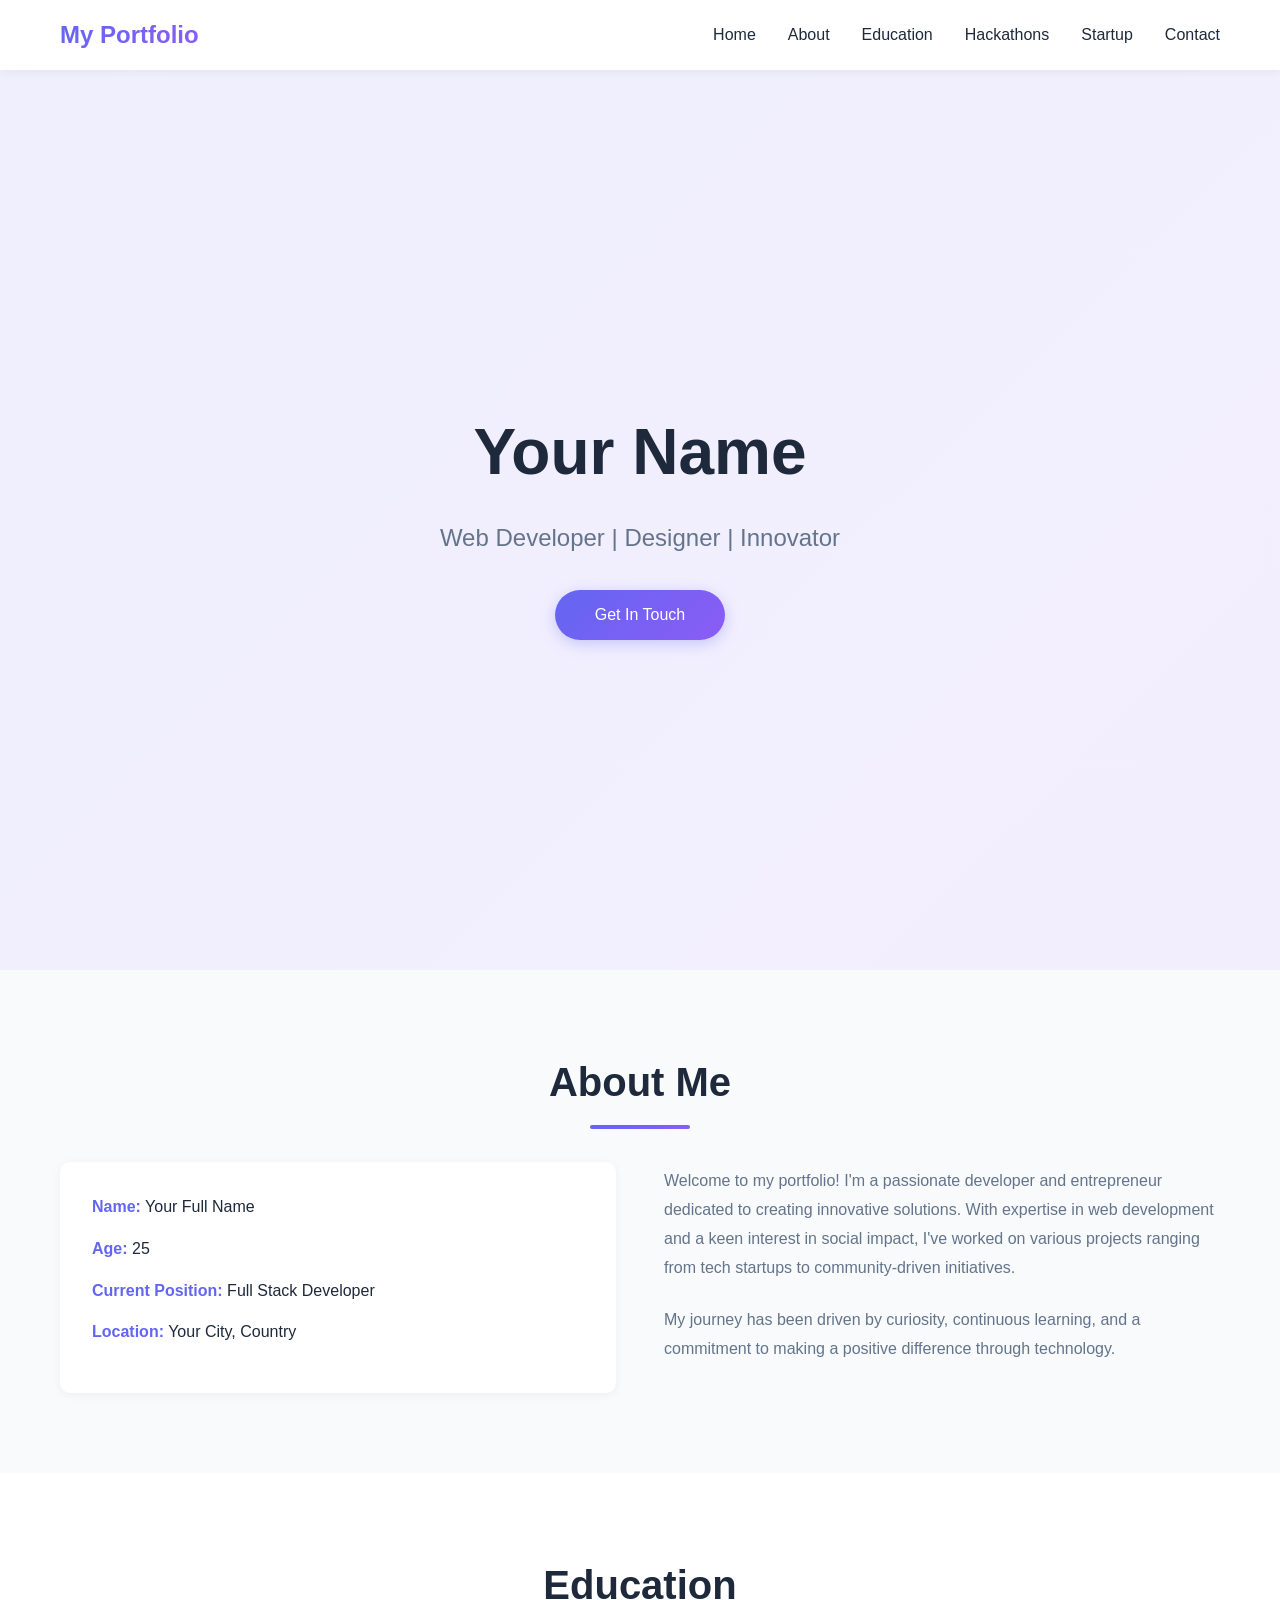
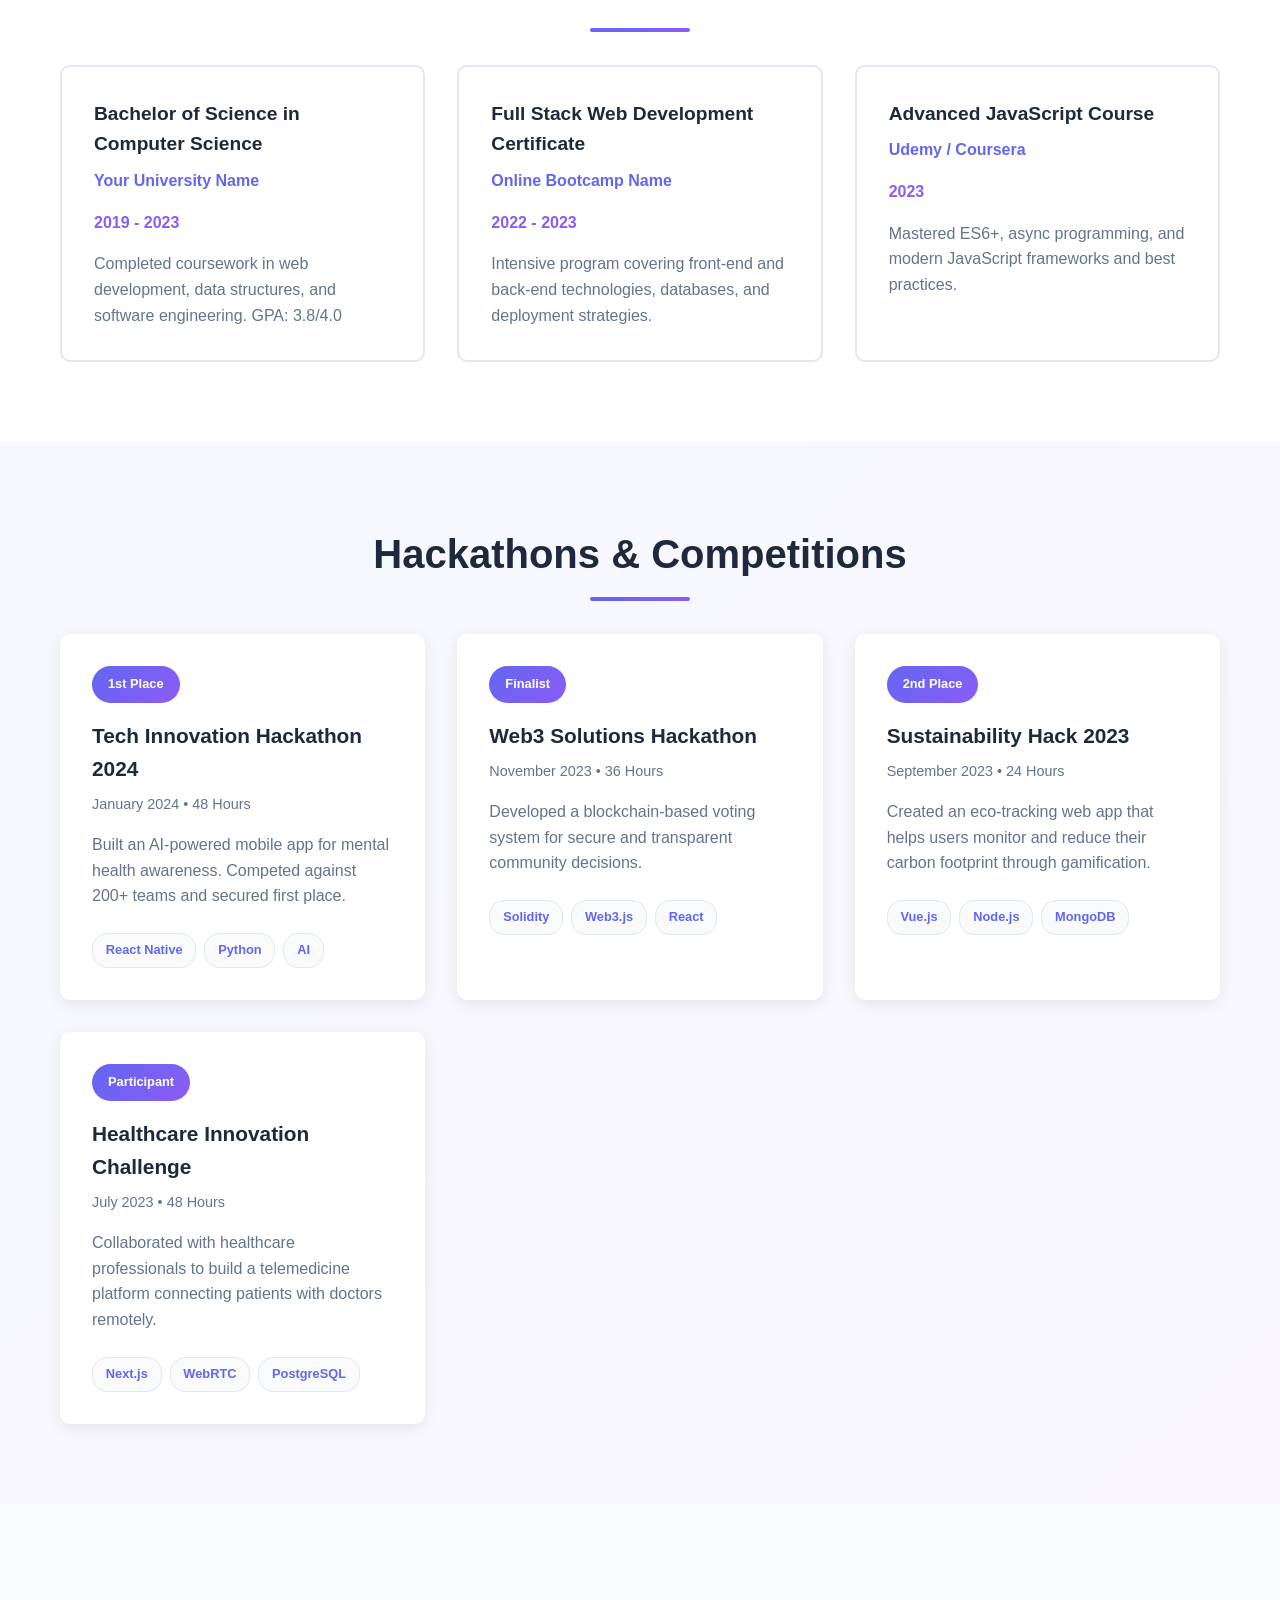
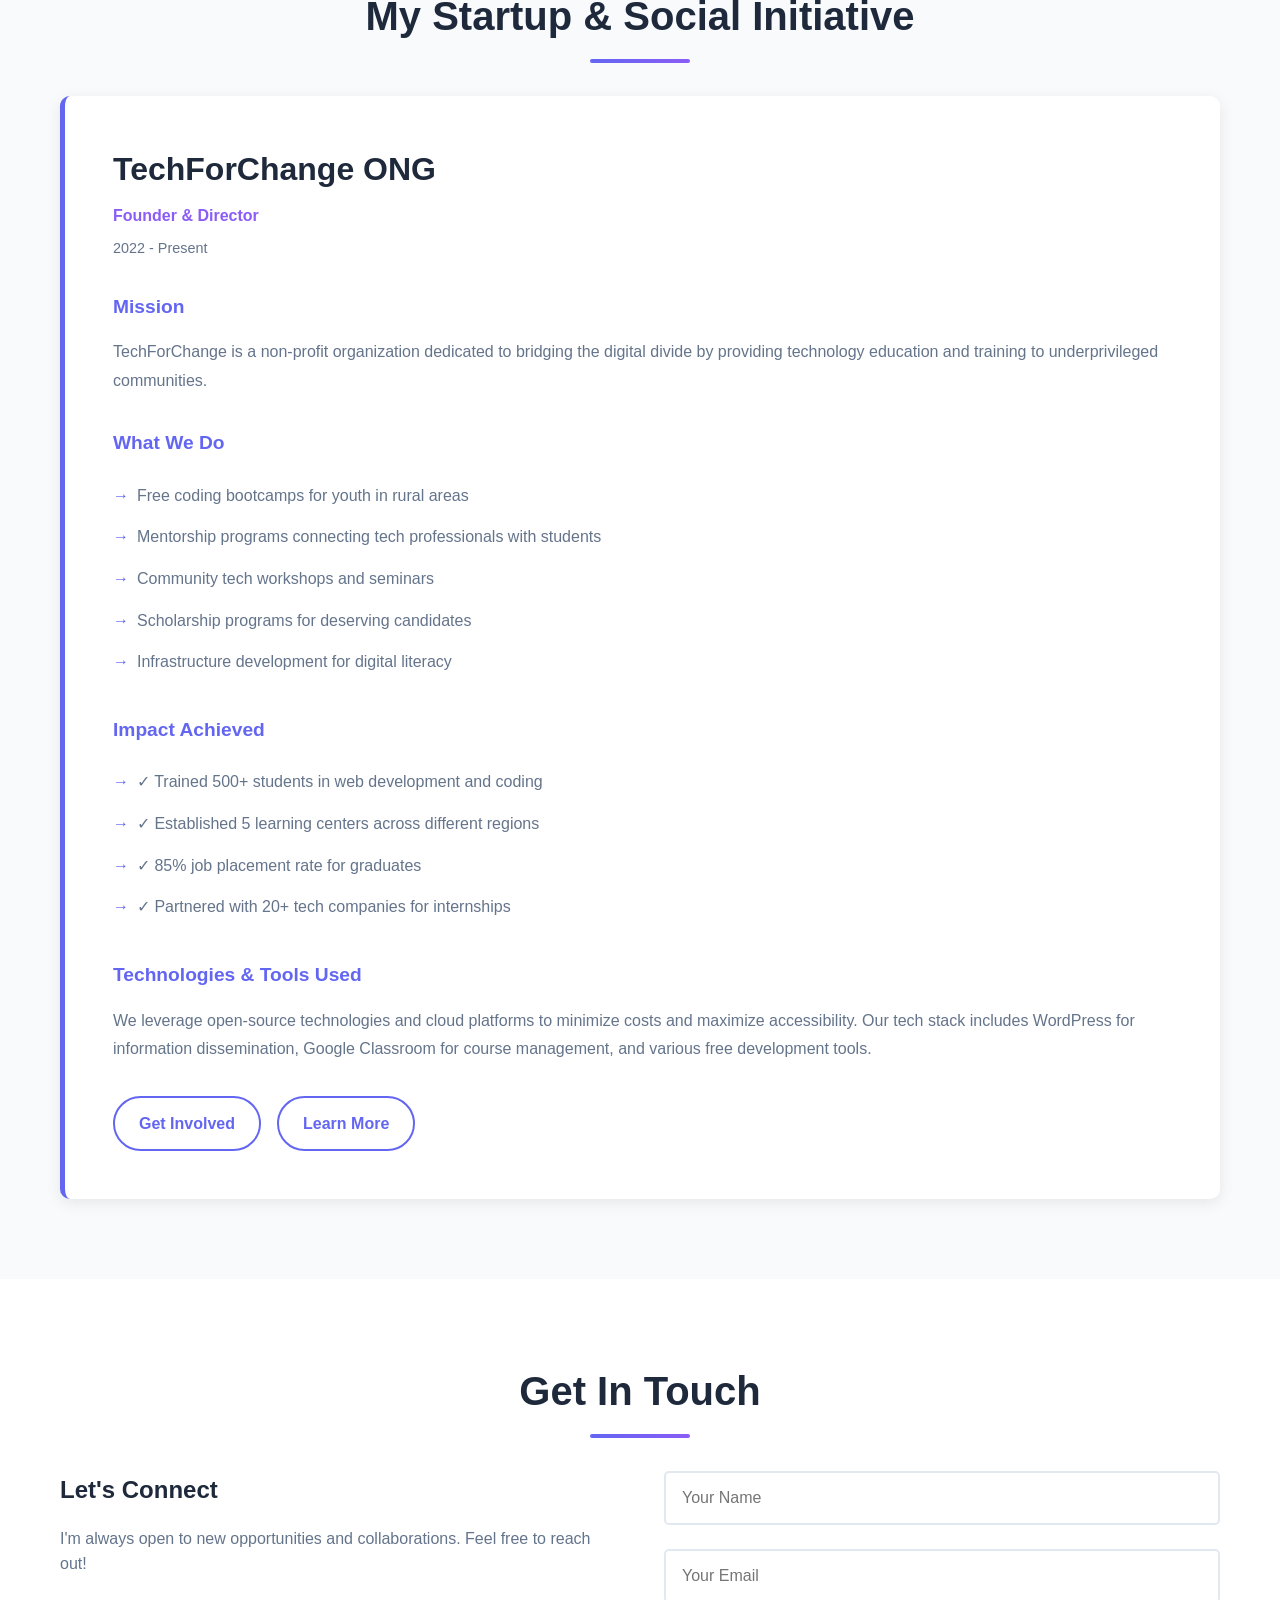
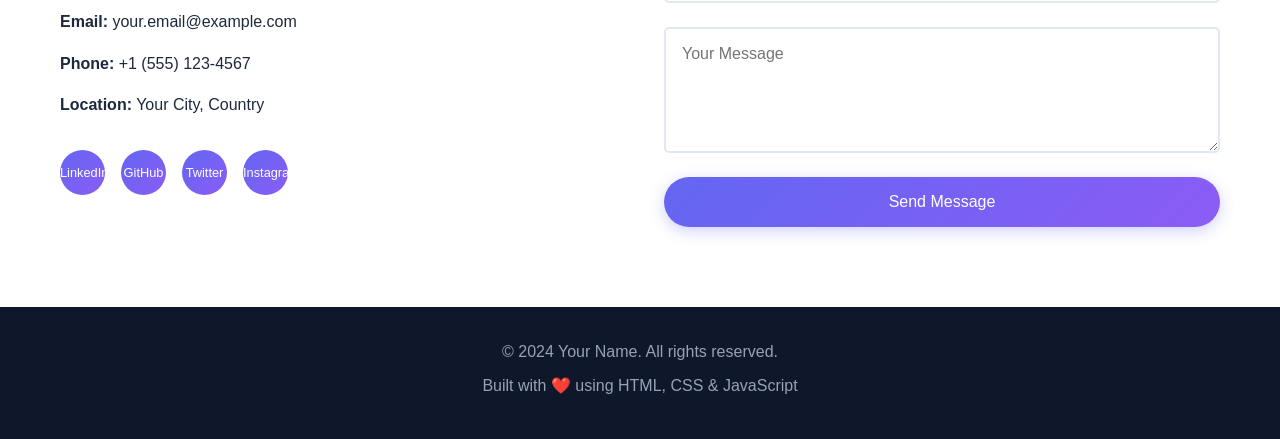
==== index.html @ 01f85ea9 "feat: Build a Simple Application" ====
<!DOCTYPE html>
<html lang="en">
<head>
    <meta charset="UTF-8">
    <meta name="viewport" content="width=device-width, initial-scale=1.0">
    <title>My Portfolio</title>
    <link rel="stylesheet" href="style.css">
</head>
<body>
    <!-- Navigation -->
    <nav class="navbar">
        <div class="container">
            <div class="nav-brand">My Portfolio</div>
            <ul class="nav-menu">
                <li><a href="#home">Home</a></li>
                <li><a href="#about">About</a></li>
                <li><a href="#education">Education</a></li>
                <li><a href="#hackathons">Hackathons</a></li>
                <li><a href="#startup">Startup</a></li>
                <li><a href="#contact">Contact</a></li>
            </ul>
            <div class="hamburger">
                <span></span>
                <span></span>
                <span></span>
            </div>
        </div>
    </nav>

    <!-- Hero Section -->
    <section id="home" class="hero">
        <div class="hero-content">
            <h1 class="hero-title">Your Name</h1>
            <p class="hero-subtitle">Web Developer | Designer | Innovator</p>
            <button class="cta-button">Get In Touch</button>
        </div>
    </section>

    <!-- About Section -->
    <section id="about" class="about">
        <div class="container">
            <h2 class="section-title">About Me</h2>
            <div class="about-content">
                <div class="about-info">
                    <p><strong>Name:</strong> Your Full Name</p>
                    <p><strong>Age:</strong> 25</p>
                    <p><strong>Current Position:</strong> Full Stack Developer</p>
                    <p><strong>Location:</strong> Your City, Country</p>
                </div>
                <div class="about-description">
                    <p>
                        Welcome to my portfolio! I'm a passionate developer and entrepreneur dedicated to creating 
                        innovative solutions. With expertise in web development and a keen interest in social impact, 
                        I've worked on various projects ranging from tech startups to community-driven initiatives.
                    </p>
                    <p>
                        My journey has been driven by curiosity, continuous learning, and a commitment to making a 
                        positive difference through technology.
                    </p>
                </div>
            </div>
        </div>
    </section>

    <!-- Education Section -->
    <section id="education" class="education">
        <div class="container">
            <h2 class="section-title">Education</h2>
            <div class="education-grid">
                <div class="education-card">
                    <div class="education-header">
                        <h3>Bachelor of Science in Computer Science</h3>
                        <p class="education-school">Your University Name</p>
                    </div>
                    <p class="education-period">2019 - 2023</p>
                    <p class="education-description">
                        Completed coursework in web development, data structures, and software engineering. 
                        GPA: 3.8/4.0
                    </p>
                </div>

                <div class="education-card">
                    <div class="education-header">
                        <h3>Full Stack Web Development Certificate</h3>
                        <p class="education-school">Online Bootcamp Name</p>
                    </div>
                    <p class="education-period">2022 - 2023</p>
                    <p class="education-description">
                        Intensive program covering front-end and back-end technologies, databases, and deployment strategies.
                    </p>
                </div>

                <div class="education-card">
                    <div class="education-header">
                        <h3>Advanced JavaScript Course</h3>
                        <p class="education-school">Udemy / Coursera</p>
                    </div>
                    <p class="education-period">2023</p>
                    <p class="education-description">
                        Mastered ES6+, async programming, and modern JavaScript frameworks and best practices.
                    </p>
                </div>
            </div>
        </div>
    </section>

    <!-- Hackathons Section -->
    <section id="hackathons" class="hackathons">
        <div class="container">
            <h2 class="section-title">Hackathons & Competitions</h2>
            <div class="hackathons-grid">
                <div class="hackathon-card">
                    <div class="hackathon-badge">1st Place</div>
                    <h3>Tech Innovation Hackathon 2024</h3>
                    <p class="hackathon-meta">January 2024 • 48 Hours</p>
                    <p class="hackathon-description">
                        Built an AI-powered mobile app for mental health awareness. Competed against 200+ teams 
                        and secured first place.
                    </p>
                    <div class="hackathon-tech">
                        <span class="tech-tag">React Native</span>
                        <span class="tech-tag">Python</span>
                        <span class="tech-tag">AI</span>
                    </div>
                </div>

                <div class="hackathon-card">
                    <div class="hackathon-badge">Finalist</div>
                    <h3>Web3 Solutions Hackathon</h3>
                    <p class="hackathon-meta">November 2023 • 36 Hours</p>
                    <p class="hackathon-description">
                        Developed a blockchain-based voting system for secure and transparent community decisions.
                    </p>
                    <div class="hackathon-tech">
                        <span class="tech-tag">Solidity</span>
                        <span class="tech-tag">Web3.js</span>
                        <span class="tech-tag">React</span>
                    </div>
                </div>

                <div class="hackathon-card">
                    <div class="hackathon-badge">2nd Place</div>
                    <h3>Sustainability Hack 2023</h3>
                    <p class="hackathon-meta">September 2023 • 24 Hours</p>
                    <p class="hackathon-description">
                        Created an eco-tracking web app that helps users monitor and reduce their carbon footprint 
                        through gamification.
                    </p>
                    <div class="hackathon-tech">
                        <span class="tech-tag">Vue.js</span>
                        <span class="tech-tag">Node.js</span>
                        <span class="tech-tag">MongoDB</span>
                    </div>
                </div>

                <div class="hackathon-card">
                    <div class="hackathon-badge">Participant</div>
                    <h3>Healthcare Innovation Challenge</h3>
                    <p class="hackathon-meta">July 2023 • 48 Hours</p>
                    <p class="hackathon-description">
                        Collaborated with healthcare professionals to build a telemedicine platform connecting 
                        patients with doctors remotely.
                    </p>
                    <div class="hackathon-tech">
                        <span class="tech-tag">Next.js</span>
                        <span class="tech-tag">WebRTC</span>
                        <span class="tech-tag">PostgreSQL</span>
                    </div>
                </div>
            </div>
        </div>
    </section>

    <!-- Startup / ONG Section -->
    <section id="startup" class="startup">
        <div class="container">
            <h2 class="section-title">My Startup & Social Initiative</h2>
            <div class="startup-content">
                <div class="startup-card">
                    <h3>TechForChange ONG</h3>
                    <p class="startup-role">Founder & Director</p>
                    <p class="startup-period">2022 - Present</p>
                    
                    <div class="startup-section">
                        <h4>Mission</h4>
                        <p>
                            TechForChange is a non-profit organization dedicated to bridging the digital divide by 
                            providing technology education and training to underprivileged communities.
                        </p>
                    </div>

                    <div class="startup-section">
                        <h4>What We Do</h4>
                        <ul class="startup-list">
                            <li>Free coding bootcamps for youth in rural areas</li>
                            <li>Mentorship programs connecting tech professionals with students</li>
                            <li>Community tech workshops and seminars</li>
                            <li>Scholarship programs for deserving candidates</li>
                            <li>Infrastructure development for digital literacy</li>
                        </ul>
                    </div>

                    <div class="startup-section">
                        <h4>Impact Achieved</h4>
                        <ul class="startup-list">
                            <li>✓ Trained 500+ students in web development and coding</li>
                            <li>✓ Established 5 learning centers across different regions</li>
                            <li>✓ 85% job placement rate for graduates</li>
                            <li>✓ Partnered with 20+ tech companies for internships</li>
                        </ul>
                    </div>

                    <div class="startup-section">
                        <h4>Technologies & Tools Used</h4>
                        <p>
                            We leverage open-source technologies and cloud platforms to minimize costs and maximize 
                            accessibility. Our tech stack includes WordPress for information dissemination, Google Classroom 
                            for course management, and various free development tools.
                        </p>
                    </div>

                    <div class="startup-cta">
                        <a href="#contact" class="btn-secondary">Get Involved</a>
                        <a href="#" class="btn-secondary">Learn More</a>
                    </div>
                </div>
            </div>
        </div>
    </section>

    <!-- Contact Section -->
    <section id="contact" class="contact">
        <div class="container">
            <h2 class="section-title">Get In Touch</h2>
            <div class="contact-content">
                <div class="contact-info">
                    <h3>Let's Connect</h3>
                    <p>I'm always open to new opportunities and collaborations. Feel free to reach out!</p>
                    
                    <div class="contact-details">
                        <p><strong>Email:</strong> your.email@example.com</p>
                        <p><strong>Phone:</strong> +1 (555) 123-4567</p>
                        <p><strong>Location:</strong> Your City, Country</p>
                    </div>

                    <div class="social-links">
                        <a href="#" class="social-icon">LinkedIn</a>
                        <a href="#" class="social-icon">GitHub</a>
                        <a href="#" class="social-icon">Twitter</a>
                        <a href="#" class="social-icon">Instagram</a>
                    </div>
                </div>

                <form class="contact-form">
                    <div class="form-group">
                        <input type="text" placeholder="Your Name" required>
                    </div>
                    <div class="form-group">
                        <input type="email" placeholder="Your Email" required>
                    </div>
                    <div class="form-group">
                        <textarea placeholder="Your Message" rows="5" required></textarea>
                    </div>
                    <button type="submit" class="cta-button">Send Message</button>
                </form>
            </div>
        </div>
    </section>

    <!-- Footer -->
    <footer class="footer">
        <div class="container">
            <p>&copy; 2024 Your Name. All rights reserved.</p>
            <p>Built with ❤️ using HTML, CSS & JavaScript</p>
        </div>
    </footer>

    <script src="script.js"></script>
</body>
</html>
---- style.css ----
* {
    margin: 0;
    padding: 0;
    box-sizing: border-box;
}

:root {
    --primary-color: #6366f1;
    --secondary-color: #8b5cf6;
    --accent-color: #ec4899;
    --dark-bg: #0f172a;
    --light-bg: #f8fafc;
    --text-dark: #1e293b;
    --text-light: #64748b;
    --border-color: #e2e8f0;
    --transition: all 0.3s ease;
}

html {
    scroll-behavior: smooth;
}

body {
    font-family: 'Segoe UI', Tahoma, Geneva, Verdana, sans-serif;
    line-height: 1.6;
    color: var(--text-dark);
    background-color: #ffffff;
}

.container {
    max-width: 1200px;
    margin: 0 auto;
    padding: 0 20px;
}

/* Navigation */
.navbar {
    background: #ffffff;
    box-shadow: 0 2px 10px rgba(0, 0, 0, 0.05);
    position: sticky;
    top: 0;
    z-index: 100;
    transition: var(--transition);
}

.navbar .container {
    display: flex;
    justify-content: space-between;
    align-items: center;
    padding: 1rem 20px;
}

.nav-brand {
    font-size: 1.5rem;
    font-weight: 700;
    background: linear-gradient(135deg, var(--primary-color), var(--secondary-color));
    -webkit-background-clip: text;
    -webkit-text-fill-color: transparent;
    background-clip: text;
}

.nav-menu {
    display: flex;
    list-style: none;
    gap: 2rem;
}

.nav-menu a {
    text-decoration: none;
    color: var(--text-dark);
    font-weight: 500;
    transition: var(--transition);
    position: relative;
}

.nav-menu a:hover {
    color: var(--primary-color);
}

.nav-menu a::after {
    content: '';
    position: absolute;
    bottom: -5px;
    left: 0;
    width: 0;
    height: 2px;
    background: linear-gradient(135deg, var(--primary-color), var(--secondary-color));
    transition: width 0.3s ease;
}

.nav-menu a:hover::after {
    width: 100%;
}

.hamburger {
    display: none;
    flex-direction: column;
    cursor: pointer;
    gap: 5px;
}

.hamburger span {
    width: 25px;
    height: 3px;
    background-color: var(--text-dark);
    border-radius: 2px;
    transition: var(--transition);
}

/* Hero Section */
.hero {
    min-height: 100vh;
    display: flex;
    align-items: center;
    justify-content: center;
    background: linear-gradient(135deg, rgba(99, 102, 241, 0.1), rgba(139, 92, 246, 0.1));
    text-align: center;
    padding: 2rem;
}

.hero-content h1 {
    font-size: 4rem;
    margin-bottom: 1rem;
    color: var(--text-dark);
    animation: fadeInUp 0.8s ease;
}

.hero-subtitle {
    font-size: 1.5rem;
    color: var(--text-light);
    margin-bottom: 2rem;
    animation: fadeInUp 0.8s ease 0.2s backwards;
}

.cta-button {
    background: linear-gradient(135deg, var(--primary-color), var(--secondary-color));
    color: white;
    border: none;
    padding: 1rem 2.5rem;
    font-size: 1rem;
    border-radius: 50px;
    cursor: pointer;
    transition: var(--transition);
    box-shadow: 0 4px 15px rgba(99, 102, 241, 0.3);
    animation: fadeInUp 0.8s ease 0.4s backwards;
}

.cta-button:hover {
    transform: translateY(-3px);
    box-shadow: 0 6px 20px rgba(99, 102, 241, 0.4);
}

/* Sections */
section {
    padding: 5rem 0;
}

.section-title {
    font-size: 2.5rem;
    margin-bottom: 3rem;
    text-align: center;
    color: var(--text-dark);
    position: relative;
    display: inline-block;
    width: 100%;
}

.section-title::after {
    content: '';
    position: absolute;
    bottom: -15px;
    left: 50%;
    transform: translateX(-50%);
    width: 100px;
    height: 4px;
    background: linear-gradient(135deg, var(--primary-color), var(--secondary-color));
    border-radius: 2px;
}

/* About Section */
.about {
    background-color: var(--light-bg);
}

.about-content {
    display: grid;
    grid-template-columns: 1fr 1fr;
    gap: 3rem;
    align-items: center;
}

.about-info {
    background: white;
    padding: 2rem;
    border-radius: 10px;
    box-shadow: 0 2px 10px rgba(0, 0, 0, 0.05);
}

.about-info p {
    margin-bottom: 1rem;
    color: var(--text-dark);
}

.about-info strong {
    color: var(--primary-color);
}

.about-description p {
    margin-bottom: 1.5rem;
    color: var(--text-light);
    line-height: 1.8;
}

/* Education Section */
.education {
    background-color: #ffffff;
}

.education-grid {
    display: grid;
    grid-template-columns: repeat(auto-fit, minmax(300px, 1fr));
    gap: 2rem;
}

.education-card {
    background: white;
    border: 2px solid var(--border-color);
    padding: 2rem;
    border-radius: 10px;
    transition: var(--transition);
}

.education-card:hover {
    border-color: var(--primary-color);
    box-shadow: 0 10px 30px rgba(99, 102, 241, 0.1);
    transform: translateY(-5px);
}

.education-header h3 {
    font-size: 1.2rem;
    color: var(--text-dark);
    margin-bottom: 0.5rem;
}

.education-school {
    color: var(--primary-color);
    font-weight: 600;
    margin-bottom: 1rem;
}

.education-period {
    color: var(--secondary-color);
    font-weight: 600;
    margin-bottom: 1rem;
}

.education-description {
    color: var(--text-light);
    line-height: 1.6;
}

/* Hackathons Section */
.hackathons {
    background: linear-gradient(135deg, rgba(99, 102, 241, 0.05), rgba(139, 92, 246, 0.05));
}

.hackathons-grid {
    display: grid;
    grid-template-columns: repeat(auto-fit, minmax(300px, 1fr));
    gap: 2rem;
}

.hackathon-card {
    background: white;
    padding: 2rem;
    border-radius: 10px;
    box-shadow: 0 4px 15px rgba(0, 0, 0, 0.08);
    transition: var(--transition);
    position: relative;
}

.hackathon-card:hover {
    transform: translateY(-8px);
    box-shadow: 0 8px 25px rgba(99, 102, 241, 0.15);
}

.hackathon-badge {
    display: inline-block;
    background: linear-gradient(135deg, var(--primary-color), var(--secondary-color));
    color: white;
    padding: 0.5rem 1rem;
    border-radius: 20px;
    font-size: 0.8rem;
    font-weight: 700;
    margin-bottom: 1rem;
}

.hackathon-card h3 {
    font-size: 1.3rem;
    margin-bottom: 0.5rem;
    color: var(--text-dark);
}

.hackathon-meta {
    color: var(--text-light);
    font-size: 0.9rem;
    margin-bottom: 1rem;
}

.hackathon-description {
    color: var(--text-light);
    margin-bottom: 1.5rem;
    line-height: 1.6;
}

.hackathon-tech {
    display: flex;
    flex-wrap: wrap;
    gap: 0.5rem;
}

.tech-tag {
    background-color: var(--light-bg);
    color: var(--primary-color);
    padding: 0.4rem 0.8rem;
    border-radius: 15px;
    font-size: 0.8rem;
    font-weight: 600;
    border: 1px solid var(--border-color);
}

/* Startup Section */
.startup {
    background-color: var(--light-bg);
}

.startup-card {
    background: white;
    padding: 3rem;
    border-radius: 10px;
    box-shadow: 0 4px 15px rgba(0, 0, 0, 0.08);
    border-left: 5px solid var(--primary-color);
}

.startup-card h3 {
    font-size: 2rem;
    color: var(--text-dark);
    margin-bottom: 0.5rem;
}

.startup-role {
    color: var(--secondary-color);
    font-weight: 600;
    margin-bottom: 0.5rem;
}

.startup-period {
    color: var(--text-light);
    font-size: 0.9rem;
    margin-bottom: 2rem;
}

.startup-section {
    margin-bottom: 2rem;
}

.startup-section h4 {
    color: var(--primary-color);
    font-size: 1.2rem;
    margin-bottom: 1rem;
}

.startup-section p {
    color: var(--text-light);
    line-height: 1.8;
    margin-bottom: 1rem;
}

.startup-list {
    list-style: none;
    color: var(--text-light);
}

.startup-list li {
    padding: 0.5rem 0;
    padding-left: 1.5rem;
    position: relative;
    line-height: 1.6;
}

.startup-list li::before {
    content: '→';
    position: absolute;
    left: 0;
    color: var(--primary-color);
    font-weight: bold;
}

.startup-cta {
    display: flex;
    gap: 1rem;
    margin-top: 2rem;
}

.btn-secondary {
    display: inline-block;
    background: white;
    color: var(--primary-color);
    border: 2px solid var(--primary-color);
    padding: 0.8rem 1.5rem;
    border-radius: 50px;
    text-decoration: none;
    font-weight: 600;
    transition: var(--transition);
}

.btn-secondary:hover {
    background: var(--primary-color);
    color: white;
}

/* Contact Section */
.contact {
    background: white;
}

.contact-content {
    display: grid;
    grid-template-columns: 1fr 1fr;
    gap: 3rem;
    align-items: start;
}

.contact-info h3 {
    font-size: 1.5rem;
    margin-bottom: 1rem;
    color: var(--text-dark);
}

.contact-info > p {
    color: var(--text-light);
    margin-bottom: 2rem;
}

.contact-details {
    margin-bottom: 2rem;
}

.contact-details p {
    margin-bottom: 1rem;
    color: var(--text-dark);
}

.social-links {
    display: flex;
    gap: 1rem;
    flex-wrap: wrap;
}

.social-icon {
    display: inline-block;
    width: 45px;
    height: 45px;
    background: linear-gradient(135deg, var(--primary-color), var(--secondary-color));
    color: white;
    border-radius: 50%;
    text-align: center;
    line-height: 45px;
    text-decoration: none;
    font-size: 0.8rem;
    transition: var(--transition);
    overflow: hidden;
}

.social-icon:hover {
    transform: translateY(-3px);
    box-shadow: 0 4px 15px rgba(99, 102, 241, 0.3);
}

/* Contact Form */
.contact-form {
    display: flex;
    flex-direction: column;
    gap: 1.5rem;
}

.form-group {
    display: flex;
}

.form-group input,
.form-group textarea {
    width: 100%;
    padding: 1rem;
    border: 2px solid var(--border-color);
    border-radius: 5px;
    font-family: inherit;
    font-size: 1rem;
    transition: var(--transition);
}

.form-group input:focus,
.form-group textarea:focus {
    outline: none;
    border-color: var(--primary-color);
    box-shadow: 0 0 0 3px rgba(99, 102, 241, 0.1);
}

/* Footer */
.footer {
    background: var(--dark-bg);
    color: #94a3b8;
    text-align: center;
    padding: 2rem;
    margin-top: 0;
}

.footer p {
    margin-bottom: 0.5rem;
}

/* Animations */
@keyframes fadeInUp {
    from {
        opacity: 0;
        transform: translateY(30px);
    }
    to {
        opacity: 1;
        transform: translateY(0);
    }
}

/* Responsive Design */
@media (max-width: 768px) {
    .nav-menu {
        display: none;
    }

    .hamburger {
        display: flex;
    }

    .hero-content h1 {
        font-size: 2.5rem;
    }

    .hero-subtitle {
        font-size: 1.2rem;
    }

    .about-content {
        grid-template-columns: 1fr;
    }

    .section-title {
        font-size: 2rem;
    }

    .contact-content {
        grid-template-columns: 1fr;
    }

    .education-grid,
    .hackathons-grid {
        grid-template-columns: 1fr;
    }

    .startup-card {
        padding: 1.5rem;
    }

    .startup-cta {
        flex-direction: column;
    }

    .btn-secondary {
        width: 100%;
        text-align: center;
    }
}

@media (max-width: 480px) {
    .hero-content h1 {
        font-size: 1.8rem;
    }

    .hero-subtitle {
        font-size: 1rem;
    }

    .cta-button {
        padding: 0.8rem 1.5rem;
        font-size: 0.9rem;
    }

    .section-title {
        font-size: 1.5rem;
    }

    .section-title::after {
        bottom: -10px;
    }

    .social-links {
        justify-content: center;
    }
}
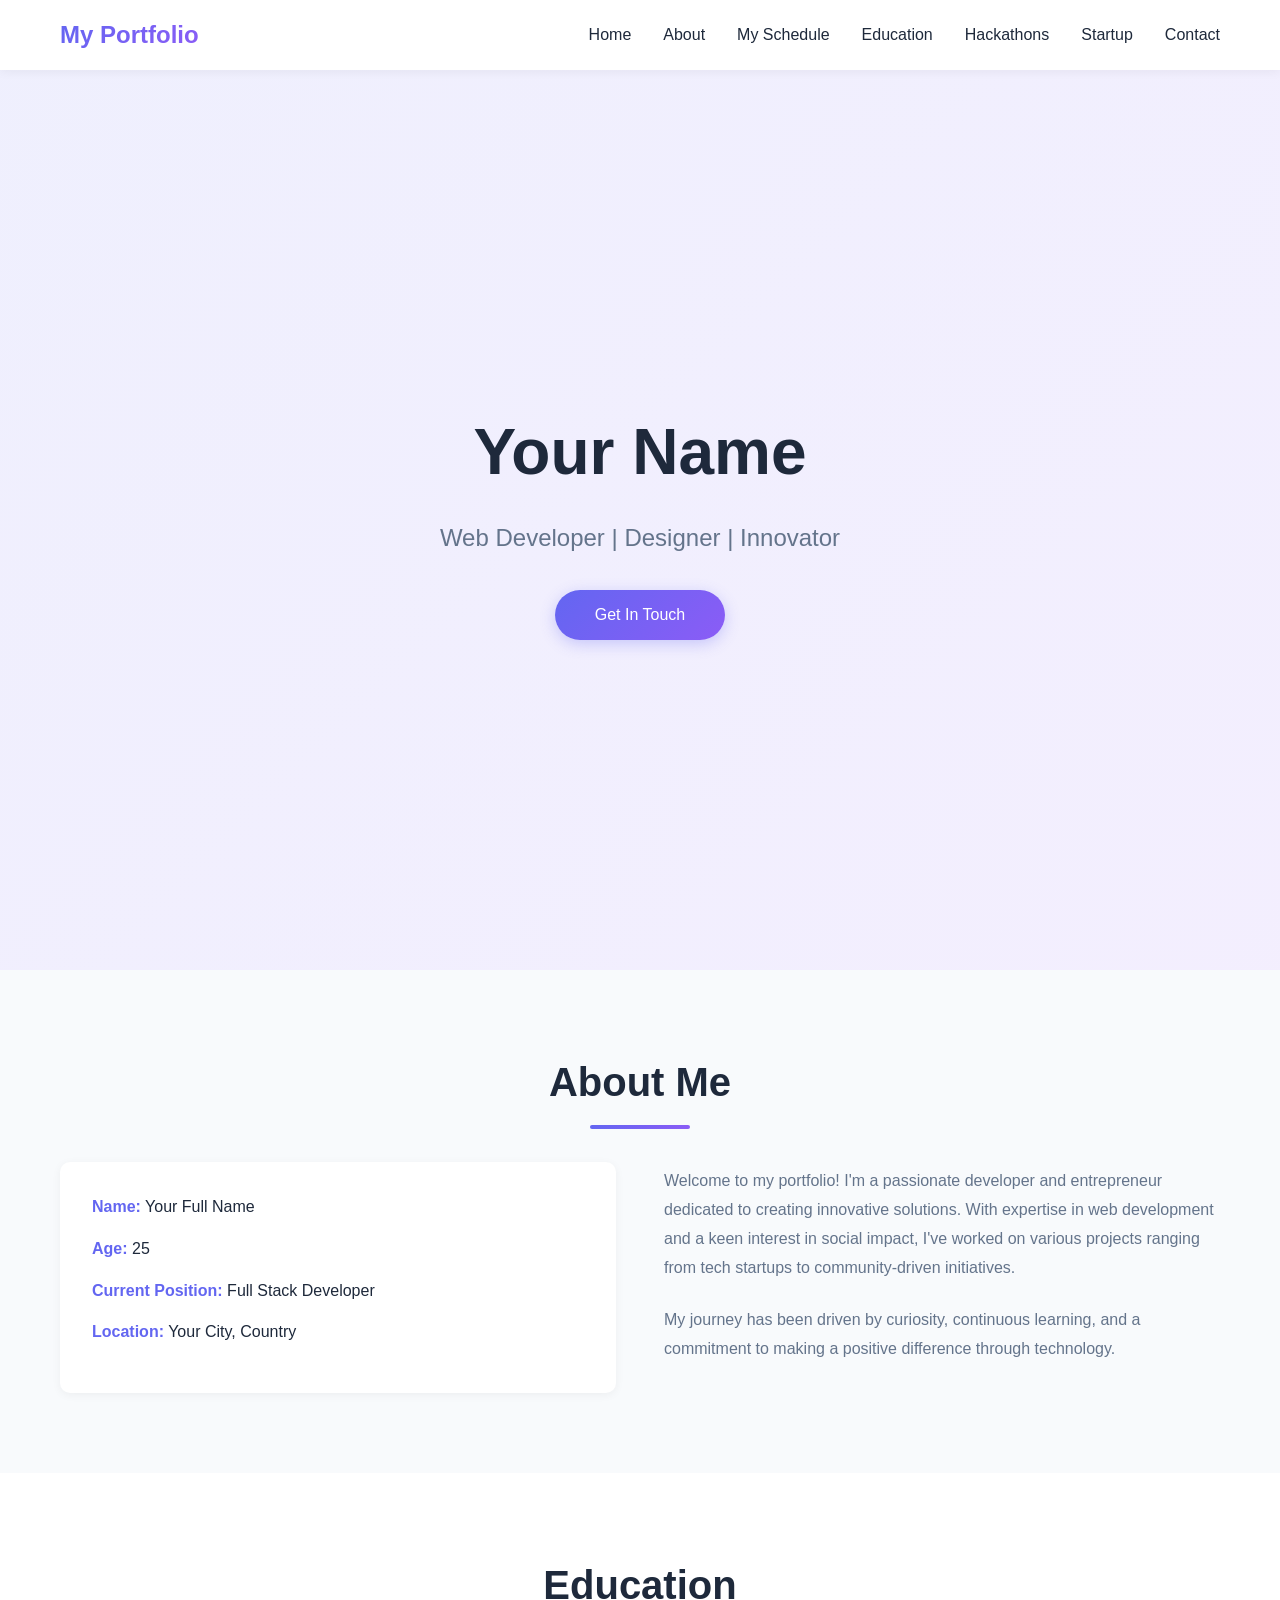
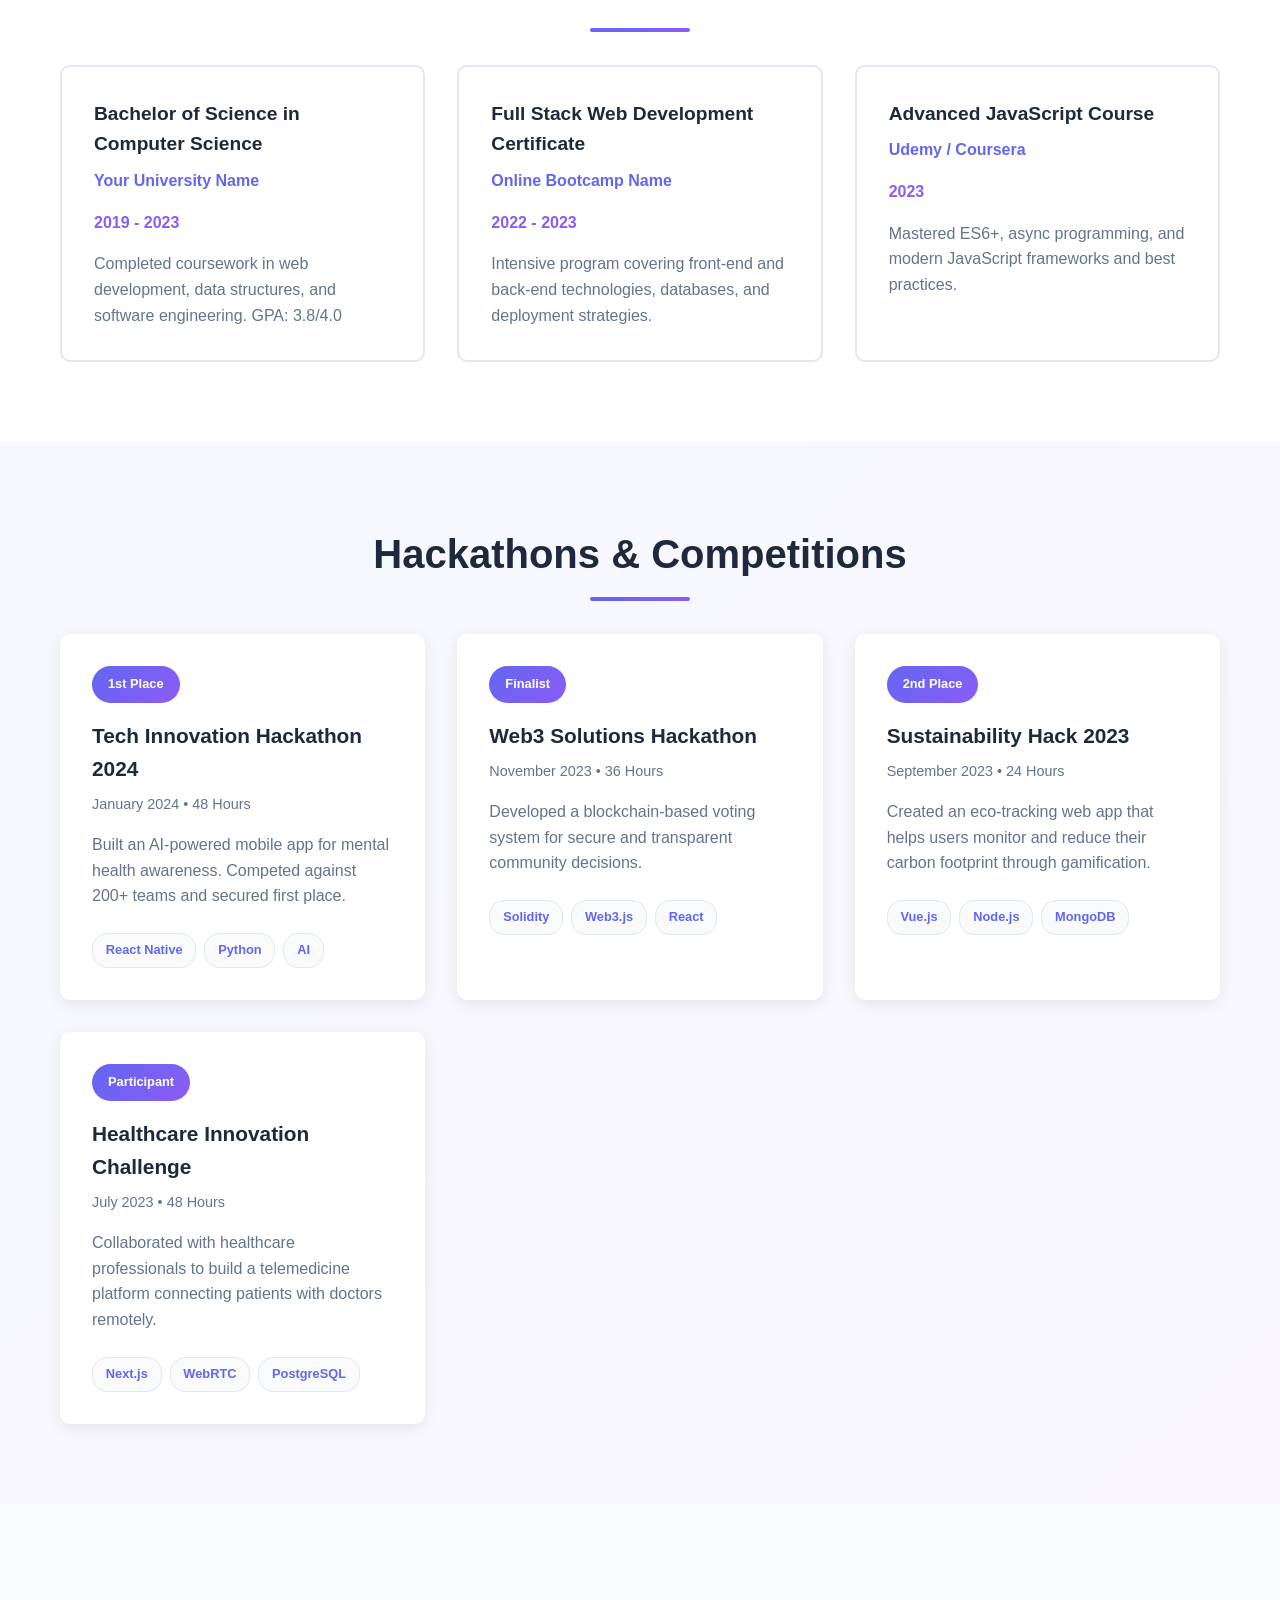
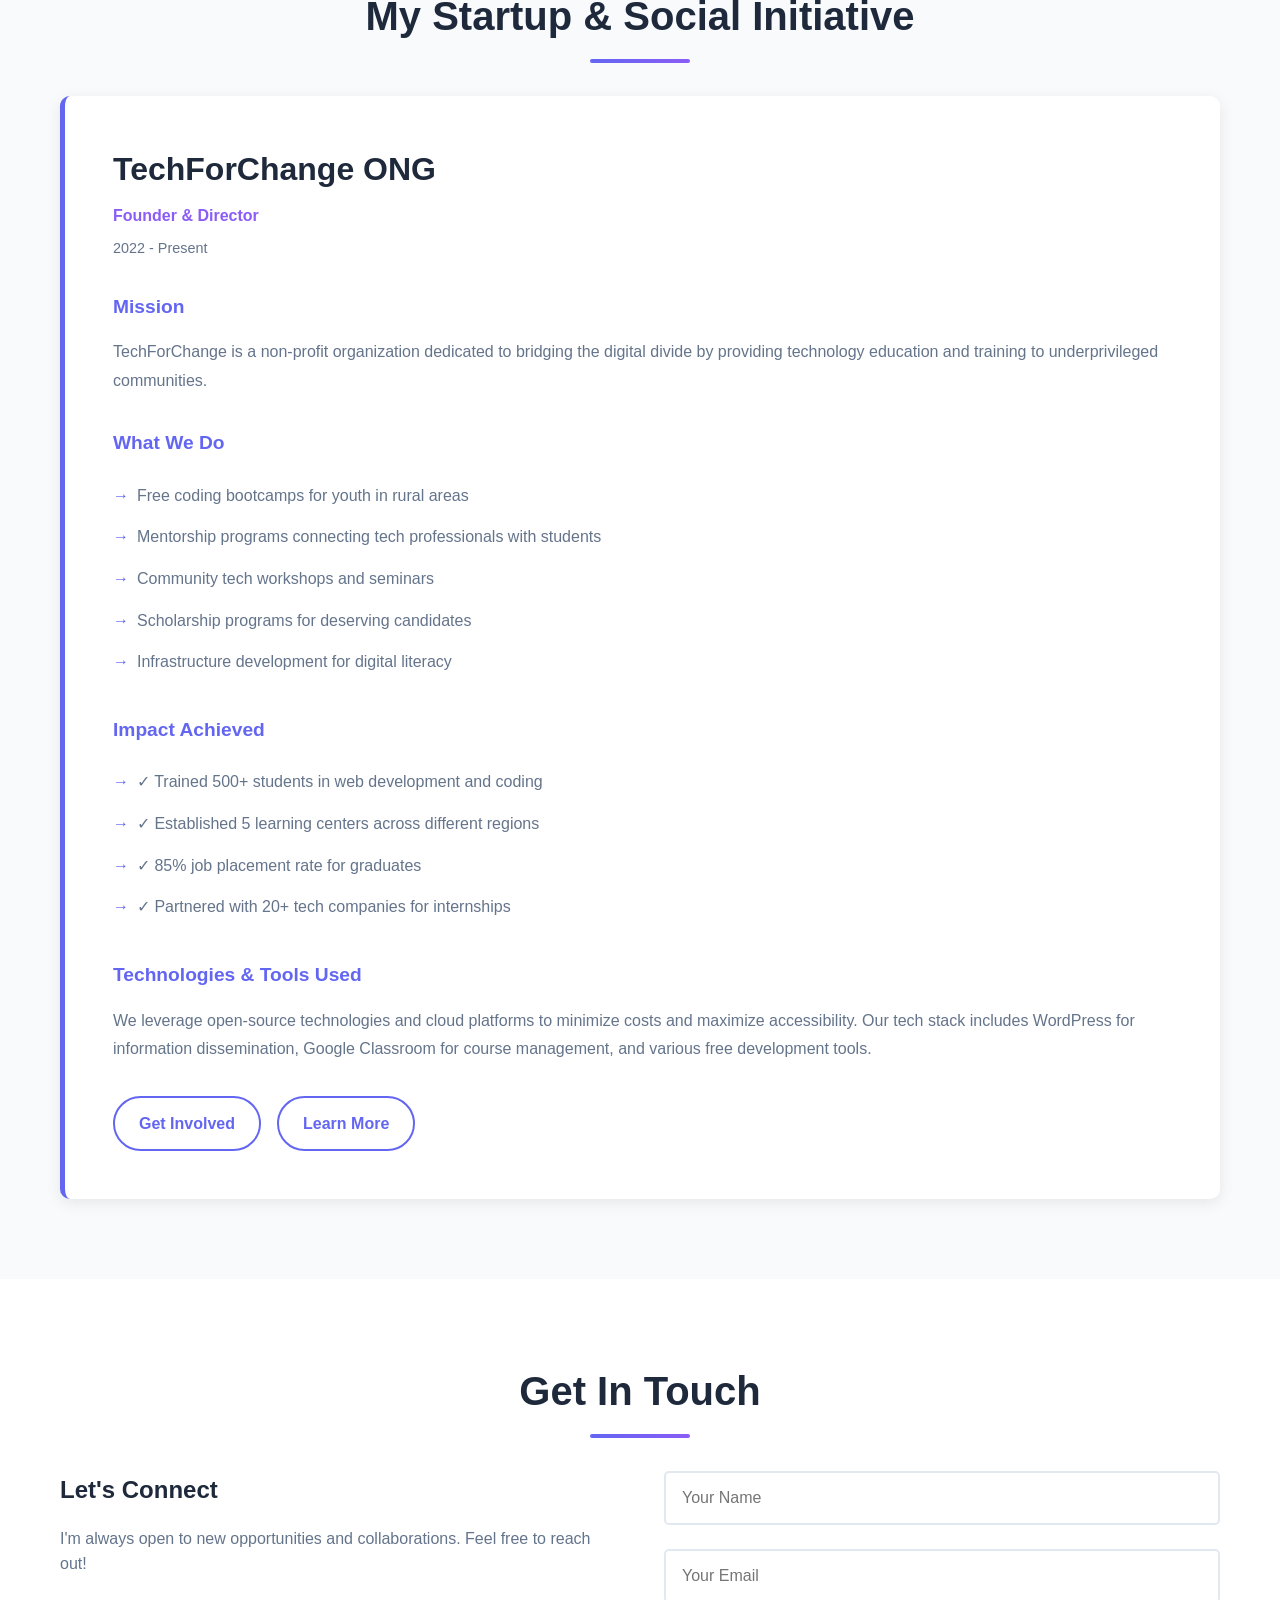
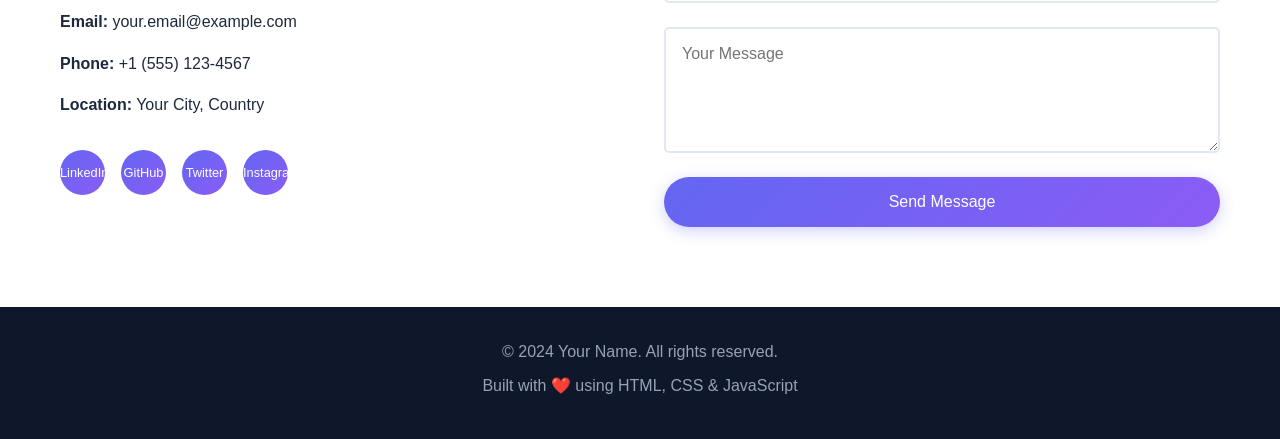
==== commit 23c66b16: "feat: Add event scheduling feature with calendar and event form" ====
--- a/index.html
+++ b/index.html
@@ -14,6 +14,7 @@
             <ul class="nav-menu">
                 <li><a href="#home">Home</a></li>
                 <li><a href="#about">About</a></li>
+                <li><a href="events.html">My Schedule</a></li>
                 <li><a href="#education">Education</a></li>
                 <li><a href="#hackathons">Hackathons</a></li>
                 <li><a href="#startup">Startup</a></li>
@@ -251,7 +252,7 @@
                     </div>
                 </div>
 
-                <form class="contact-form">
+                <form id="contact-form" class="contact-form">
                     <div class="form-group">
                         <input type="text" placeholder="Your Name" required>
                     </div>
--- a/style.css
+++ b/style.css
@@ -606,3 +606,202 @@
         justify-content: center;
     }
 }
+
+.nav-brand {
+    text-decoration: none;
+}
+
+.add-event-section {
+    max-width: none;
+}
+
+.add-event-section .container {
+    max-width: 700px;
+}
+
+.event-form {
+    display: flex;
+    flex-direction: column;
+    gap: 1.5rem;
+}
+
+.event-form .form-group {
+    display: flex;
+}
+
+.event-form input,
+.event-form select {
+    width: 100%;
+    padding: 1rem;
+    border: 2px solid var(--border-color);
+    border-radius: 5px;
+    font-family: inherit;
+    font-size: 1rem;
+    background: white;
+    transition: var(--transition);
+}
+
+.event-form input:focus,
+.event-form select:focus {
+    outline: none;
+    border-color: var(--primary-color);
+    box-shadow: 0 0 0 3px rgba(99, 102, 241, 0.1);
+}
+
+.calendar-header {
+    display: flex;
+    justify-content: space-between;
+    align-items: center;
+    gap: 1rem;
+    margin-bottom: 1.5rem;
+}
+
+.calendar-header h2 {
+    color: var(--text-dark);
+    text-align: center;
+}
+
+.calendar-button {
+    width: 45px;
+    height: 45px;
+    border: none;
+    border-radius: 50%;
+    background: linear-gradient(
+        135deg,
+        var(--primary-color),
+        var(--secondary-color)
+    );
+    color: white;
+    cursor: pointer;
+    font-size: 1.2rem;
+    transition: var(--transition);
+}
+
+.calendar-button:hover {
+    transform: translateY(-2px);
+    box-shadow: 0 5px 15px rgba(99, 102, 241, 0.25);
+}
+
+.calendar-weekdays {
+    display: grid;
+    grid-template-columns: repeat(7, 1fr);
+    gap: 0.75rem;
+    margin-bottom: 0.75rem;
+    text-align: center;
+    color: var(--text-light);
+    font-size: 0.85rem;
+    font-weight: 700;
+}
+
+.calendar-day {
+    display: flex;
+    flex-direction: column;
+    gap: 0.35rem;
+    overflow: hidden;
+}
+
+.calendar-day.empty {
+    border-color: transparent;
+    background: transparent;
+}
+
+.calendar-day-number {
+    font-weight: 700;
+    color: var(--text-dark);
+}
+
+.calendar-event-label {
+    display: block;
+    overflow: hidden;
+    padding: 0.2rem 0.35rem;
+    border-radius: 5px;
+    white-space: nowrap;
+    text-overflow: ellipsis;
+    font-size: 0.7rem;
+}
+
+.calendar-event-label.busy {
+    background: rgba(99, 102, 241, 0.2);
+    color: var(--primary-color);
+}
+
+.calendar-event-label.free {
+    background: rgba(34, 197, 94, 0.2);
+    color: #15803d;
+}
+
+.calendar-more-events {
+    color: var(--text-light);
+    font-size: 0.7rem;
+}
+
+.event-card.busy {
+    border-top: 4px solid var(--primary-color);
+}
+
+.event-card.free {
+    border-top: 4px solid #22c55e;
+}
+
+.event-card-footer {
+    display: flex;
+    justify-content: space-between;
+    align-items: center;
+    gap: 1rem;
+}
+
+.event-type-tag.free {
+    color: #15803d;
+    border-color: rgba(34, 197, 94, 0.35);
+    background: rgba(34, 197, 94, 0.1);
+}
+
+.delete-event-button {
+    border: none;
+    background: transparent;
+    color: var(--text-light);
+    cursor: pointer;
+    font-family: inherit;
+    font-weight: 600;
+}
+
+.delete-event-button:hover {
+    color: #dc2626;
+}
+
+.empty-events-message {
+    grid-column: 1 / -1;
+    padding: 3rem;
+    border: 2px dashed var(--border-color);
+    border-radius: 10px;
+    text-align: center;
+    color: var(--text-light);
+}
+
+.empty-events-message h3 {
+    color: var(--text-dark);
+    margin-bottom: 0.5rem;
+}
+
+#availability-status.status-free {
+    color: #15803d;
+}
+
+#availability-status.status-busy {
+    color: var(--primary-color);
+}
+
+@media (max-width: 768px) {
+    .calendar-weekdays {
+        gap: 0.35rem;
+        font-size: 0.7rem;
+    }
+
+    .calendar-event-label {
+        display: none;
+    }
+
+    .calendar-header h2 {
+        font-size: 1.2rem;
+    }
+}
